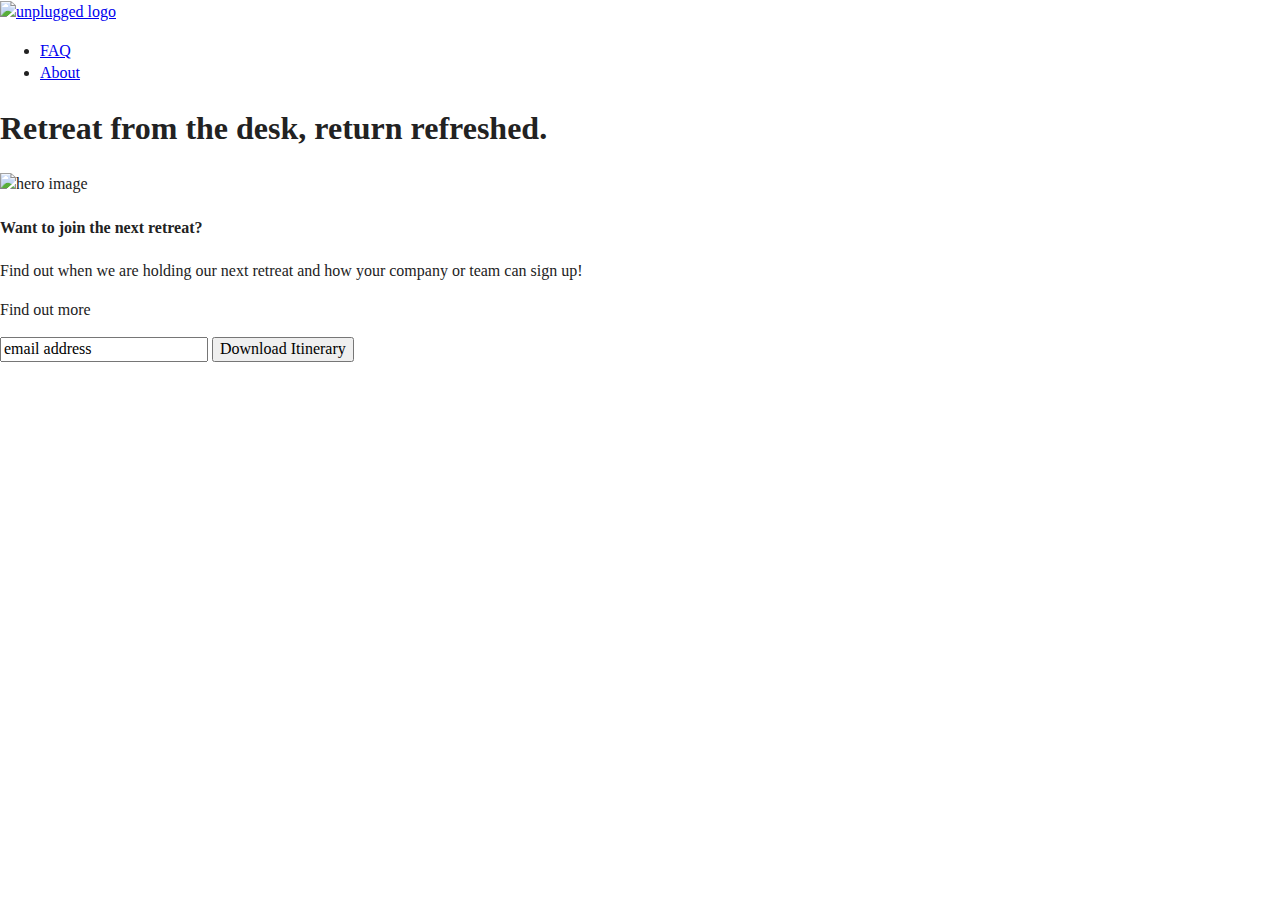
==== index.html @ b5ffce65 "wrote html content for header and footer area" ====
<!doctype html>
<html class="no-js" lang="">

<head>
  <meta charset="utf-8">
  <title>Unplugged</title>
  <meta name="description" content="">
  <meta name="viewport" content="width=device-width, initial-scale=1">

  <link rel="manifest" href="site.webmanifest">
  <link rel="apple-touch-icon" href="icon.png">
  <!-- Place favicon.ico in the root directory -->

  <link rel="stylesheet" href="css/normalize.css">
  <link rel="stylesheet" href="css/main.css">

  <meta name="theme-color" content="#fafafa">
</head>

<body>
  <!--[if lte IE 9]>
    <p class="browserupgrade">You are using an <strong>outdated</strong> browser. Please <a href="https://browsehappy.com/">upgrade your browser</a> to improve your experience and security.</p>
  <![endif]-->

  <!-- Add your site or application content here -->
  <header>
    <div class="content-wrapper">
        <a href="#"><img src="" alt="unplugged logo"></a>
        <div class="header-divider">
        </div>

      <nav>
          <ul>
              <li><a href="faqs/index.html" target="_blank">FAQ</a></li>
              <li><a href="about/index.html" target="_blank">About</a></li>
          </ul>
      </nav>
    </div>
  </header>

  <main>
    
    <section>
      <div>
        <h1>Retreat from the desk, return refreshed.</h1>
        <img src="#" alt="hero image">
      </div>
    </section>

    <aside>
      <div>
        <h4>Want to join the next retreat?</h3>
          <p>Find out when we are holding our next retreat and how your company or team can sign up!</p>
      </div>

      <div>
        <p>Find out more</p>
        <input type="text" name="name" value="email address">
        <input type="button" value="Download Itinerary">
      </div>
    </aside>

  </main> <!-- main wrapper -->

  <footer>
    <div class="content-wrapper">
      <div class="footer-content">
          <address class="contact">
            

          </address>
        <div class="social">
            <div class="social-icons">
              <p><a href="https://www.facebook.com/yoursite" target="_blank"></a></p>
              <p><a href="https://www.twitter.com/yoursite" target="_blank"></a></p>
              <p><a href="https://www.instagram.com/yoursite" target="_blank"></a></p>

                <!-- other social links here -->
            </div>
        </div>
      </div> <!-- footer content ends here -->
    </div> <!-- content wrapper ends here  -->

    <div class="copyright"> 
    </div> 
  </footer>


  <script src="js/vendor/modernizr-3.6.0.min.js"></script>
  <script src="https://code.jquery.com/jquery-3.3.1.min.js" integrity="sha256-FgpCb/KJQlLNfOu91ta32o/NMZxltwRo8QtmkMRdAu8=" crossorigin="anonymous"></script>
  <script>window.jQuery || document.write('<script src="js/vendor/jquery-3.3.1.min.js"><\/script>')</script>
  <script src="js/plugins.js"></script>
  <script src="js/main.js"></script>

  <!-- Google Analytics: change UA-XXXXX-Y to be your site's ID. -->
  <script>
    window.ga = function () { ga.q.push(arguments) }; ga.q = []; ga.l = +new Date;
    ga('create', 'UA-XXXXX-Y', 'auto'); ga('send', 'pageview')
  </script>
  <script src="https://www.google-analytics.com/analytics.js" async defer></script>
</body>

</html>
---- css/main.css ----
/*! HTML5 Boilerplate v7.0.1 | MIT License | https://html5boilerplate.com/ */

/* main.css 1.0.0 | MIT License | https://github.com/h5bp/main.css#readme */
/*
 * What follows is the result of much research on cross-browser styling.
 * Credit left inline and big thanks to Nicolas Gallagher, Jonathan Neal,
 * Kroc Camen, and the H5BP dev community and team.
 */

 
/* ==========================================================================
   Base styles: opinionated defaults
   ========================================================================== */

   html {
    color: #222;
    font-size: 1em;
    line-height: 1.4;
}

/*
 * Remove text-shadow in selection highlight:
 * https://twitter.com/miketaylr/status/12228805301
 *
 * Vendor-prefixed and regular ::selection selectors cannot be combined:
 * https://stackoverflow.com/a/16982510/7133471
 *
 * Customize the background color to match your design.
 */

::selection {
    background: #b3d4fc;
    text-shadow: none;
}

/*
 * A better looking default horizontal rule
 */

hr {
    display: block;
    height: 1px;
    border: 0;
    border-top: 1px solid #ccc;
    margin: 1em 0;
    padding: 0;
}

/*
 * Remove the gap between audio, canvas, iframes,
 * images, videos and the bottom of their containers:
 * https://github.com/h5bp/html5-boilerplate/issues/440
 */

audio,
canvas,
iframe,
img,
svg,
video {
    vertical-align: middle;
}

/*
 * Remove default fieldset styles.
 */

fieldset {
    border: 0;
    margin: 0;
    padding: 0;
}

/*
 * Allow only vertical resizing of textareas.
 */

textarea {
    resize: vertical;
}

/* ==========================================================================
   Browser Upgrade Prompt
   ========================================================================== */

.browserupgrade {
    margin: 0.2em 0;
    background: #ccc;
    color: #000;
    padding: 0.2em 0;
}




 /* ==========================================================================
   Author's custom styles
   ========================================================================== */














 /* ==========================================================================
   Helper classes
   ========================================================================== */

/*
 * Hide visually and from screen readers
 */

 .hidden {
  display: none !important;
}

/*
* Hide only visually, but have it available for screen readers:
* https://snook.ca/archives/html_and_css/hiding-content-for-accessibility
*
* 1. For long content, line feeds are not interpreted as spaces and small width
*    causes content to wrap 1 word per line:
*    https://medium.com/@jessebeach/beware-smushed-off-screen-accessible-text-5952a4c2cbfe
*/

.visuallyhidden {
  border: 0;
  clip: rect(0 0 0 0);
  height: 1px;
  margin: -1px;
  overflow: hidden;
  padding: 0;
  position: absolute;
  width: 1px;
  white-space: nowrap; /* 1 */
}

/*
* Extends the .visuallyhidden class to allow the element
* to be focusable when navigated to via the keyboard:
* https://www.drupal.org/node/897638
*/

.visuallyhidden.focusable:active,
.visuallyhidden.focusable:focus {
  clip: auto;
  height: auto;
  margin: 0;
  overflow: visible;
  position: static;
  width: auto;
  white-space: inherit;
}

/*
* Hide visually and from screen readers, but maintain layout
*/

.invisible {
  visibility: hidden;
}

/*
* Clearfix: contain floats
*
* For modern browsers
* 1. The space content is one way to avoid an Opera bug when the
*    `contenteditable` attribute is included anywhere else in the document.
*    Otherwise it causes space to appear at the top and bottom of elements
*    that receive the `clearfix` class.
* 2. The use of `table` rather than `block` is only necessary if using
*    `:before` to contain the top-margins of child elements.
*/

.clearfix:before,
.clearfix:after {
  content: " "; /* 1 */
  display: table; /* 2 */
}

.clearfix:after {
  clear: both;
}

 
/* ==========================================================================
   EXAMPLE Media Queries for Responsive Design.
   These examples override the primary ('mobile first') styles.
   Modify as content requires.
   ========================================================================== */

   @media only screen and (min-width: 35em) {
    /* Style adjustments for viewports that meet the condition */
}

@media print,
       (-webkit-min-device-pixel-ratio: 1.25),
       (min-resolution: 1.25dppx),
       (min-resolution: 120dpi) {
    /* Style adjustments for high resolution devices */
}

 
/* ==========================================================================
   Print styles.
   Inlined to avoid the additional HTTP request:
   https://www.phpied.com/delay-loading-your-print-css/
   ========================================================================== */

   @media print {
    *,
    *:before,
    *:after {
        background: transparent !important;
        color: #000 !important; /* Black prints faster */
        -webkit-box-shadow: none !important;
        box-shadow: none !important;
        text-shadow: none !important;
    }

    a,
    a:visited {
        text-decoration: underline;
    }

    a[href]:after {
        content: " (" attr(href) ")";
    }

    abbr[title]:after {
        content: " (" attr(title) ")";
    }

    /*
     * Don't show links that are fragment identifiers,
     * or use the `javascript:` pseudo protocol
     */

    a[href^="#"]:after,
    a[href^="javascript:"]:after {
        content: "";
    }

    pre {
        white-space: pre-wrap !important;
    }
    pre,
    blockquote {
        border: 1px solid #999;
        page-break-inside: avoid;
    }

    /*
     * Printing Tables:
     * http://css-discuss.incutio.com/wiki/Printing_Tables
     */

    thead {
        display: table-header-group;
    }

    tr,
    img {
        page-break-inside: avoid;
    }

    p,
    h2,
    h3 {
        orphans: 3;
        widows: 3;
    }

    h2,
    h3 {
        page-break-after: avoid;
    }
}
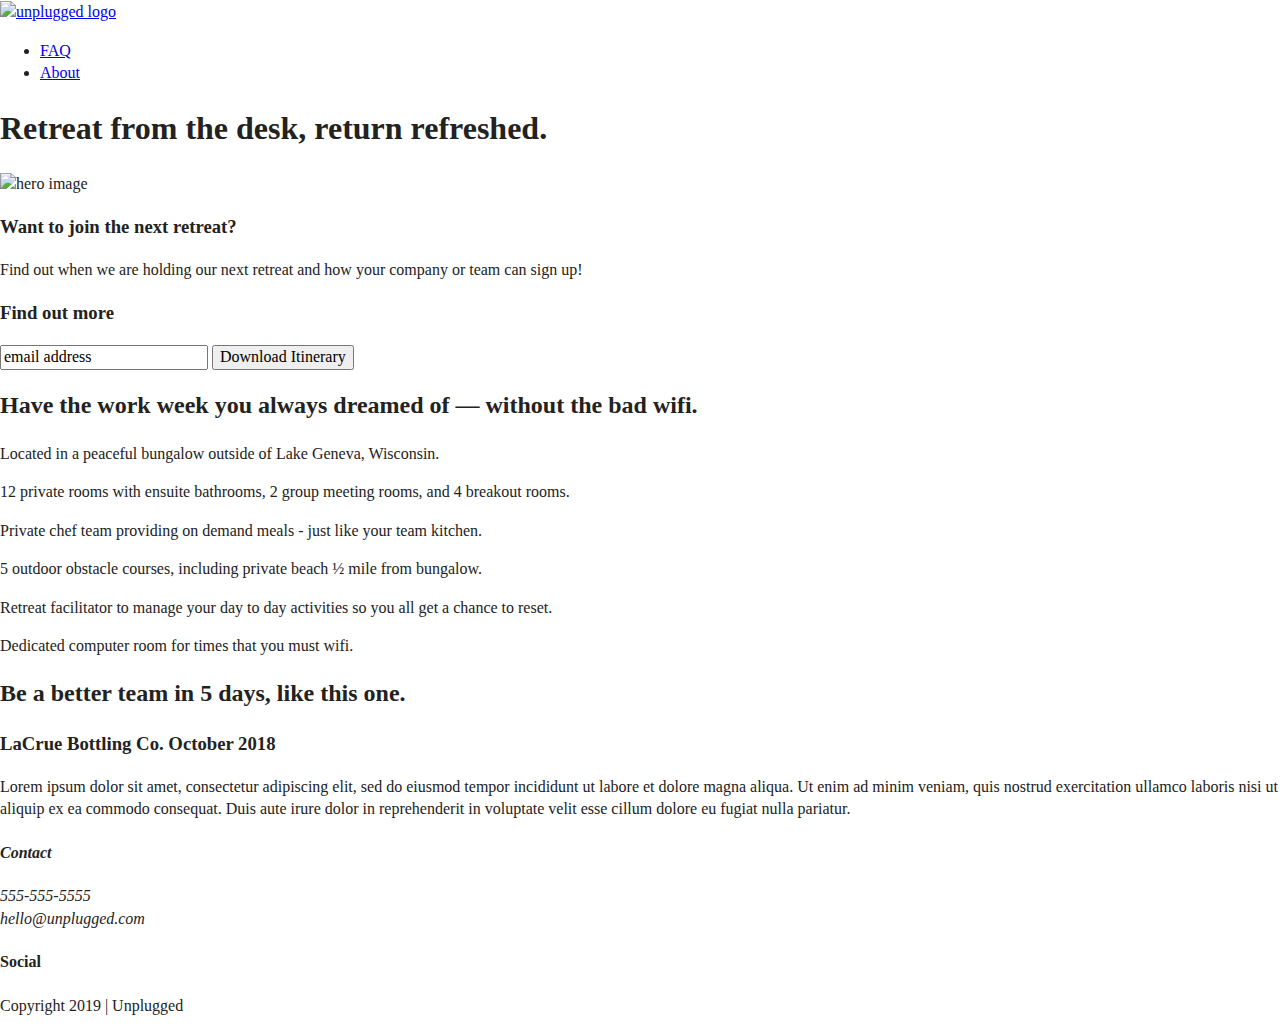
==== commit e401ac79: "completed html content structure of home page" ====
--- a/index.html
+++ b/index.html
@@ -40,36 +40,84 @@
 
   <main>
     
-    <section>
-      <div>
+    <section class="hero-area">
+      <div class="content-wrapper">
         <h1>Retreat from the desk, return refreshed.</h1>
         <img src="#" alt="hero image">
       </div>
     </section>
 
     <aside>
-      <div>
-        <h4>Want to join the next retreat?</h3>
-          <p>Find out when we are holding our next retreat and how your company or team can sign up!</p>
-      </div>
-
-      <div>
-        <p>Find out more</p>
-        <input type="text" name="name" value="email address">
-        <input type="button" value="Download Itinerary">
-      </div>
+      <div class="content-wrapper">
+        <div class="form-description"> 
+          <h3>Want to join the next retreat?</h3>
+            <p>Find out when we are holding our next retreat and how your company or team can sign up!</p>
+        </div>
+        <div class="form">
+          <h3>Find out more</h3>
+          <input type="text" name="name" value="email address">
+          <input type="button" value="Download Itinerary">
+        </div>
+      </div> <!-- aside content-wrapper ends here -->
     </aside>
 
+    <section class="features">
+      <div class="content-wrapper">
+        <h2>Have the work week you always dreamed of — without the bad wifi.</h2>
+        <div class="features-items">
+          <article>
+            <p class="font-awesome-icon"></p>
+            <p class="features-item-description">Located in a peaceful bungalow outside of Lake Geneva, Wisconsin.</p>
+          </article>
+          <article>
+            <p class="font-awesome-icon"></p>
+            <p class="features-item-description">12 private rooms with ensuite bathrooms, 2 group meeting rooms, and 4 breakout rooms.</p>
+          </article>
+          <article>
+            <p class="font-awesome-icon"></p>
+            <p class="features-item-description">Private chef team providing on demand meals - just like your team kitchen.</p>
+          </article>
+          <article>
+            <p class="font-awesome-icon"></p>
+            <p class="features-item-description">5 outdoor obstacle courses, including private beach ½ mile from bungalow.</p>
+          </article>
+          <article>
+            <p class="font-awesome-icon"></p>
+            <p class="features-item-description">Retreat facilitator to manage your day to day activities so you all get a chance to reset.</p>
+          </article>
+          <article>
+            <p class="font-awesome-icon"></p>
+            <p class="features-item-description">Dedicated computer room for times that you must wifi.</p>
+          </article>
+        </div>  
+      </div>
+    </section>
+
+    <section class="reviews">
+      <div class="content-wrapper">
+        <h2>Be a better team in 5 days, like this one.</h2>
+        <article>
+          <div>
+            <h3>LaCrue Bottling Co. October 2018</h3>
+            <p>Lorem ipsum dolor sit amet, consectetur adipiscing elit, sed do eiusmod tempor incididunt ut labore et dolore magna aliqua. Ut enim ad minim veniam, quis nostrud exercitation ullamco laboris nisi ut aliquip ex ea commodo consequat. Duis aute irure dolor in reprehenderit in voluptate velit esse cillum dolore eu fugiat nulla pariatur.</p>
+          </div>
+        </article>
+      </div>
+    </section>
   </main> <!-- main wrapper -->
 
   <footer>
     <div class="content-wrapper">
       <div class="footer-content">
           <address class="contact">
-            
-
+            <h4>Contact</h4>
+            <p>
+            555-555-5555<br>
+            hello@unplugged.com
+            </p>
           </address>
         <div class="social">
+            <h4>Social</h4>
             <div class="social-icons">
               <p><a href="https://www.facebook.com/yoursite" target="_blank"></a></p>
               <p><a href="https://www.twitter.com/yoursite" target="_blank"></a></p>
@@ -82,6 +130,7 @@
     </div> <!-- content wrapper ends here  -->
 
     <div class="copyright"> 
+      <p>Copyright 2019 | Unplugged</p>
     </div> 
   </footer>
 
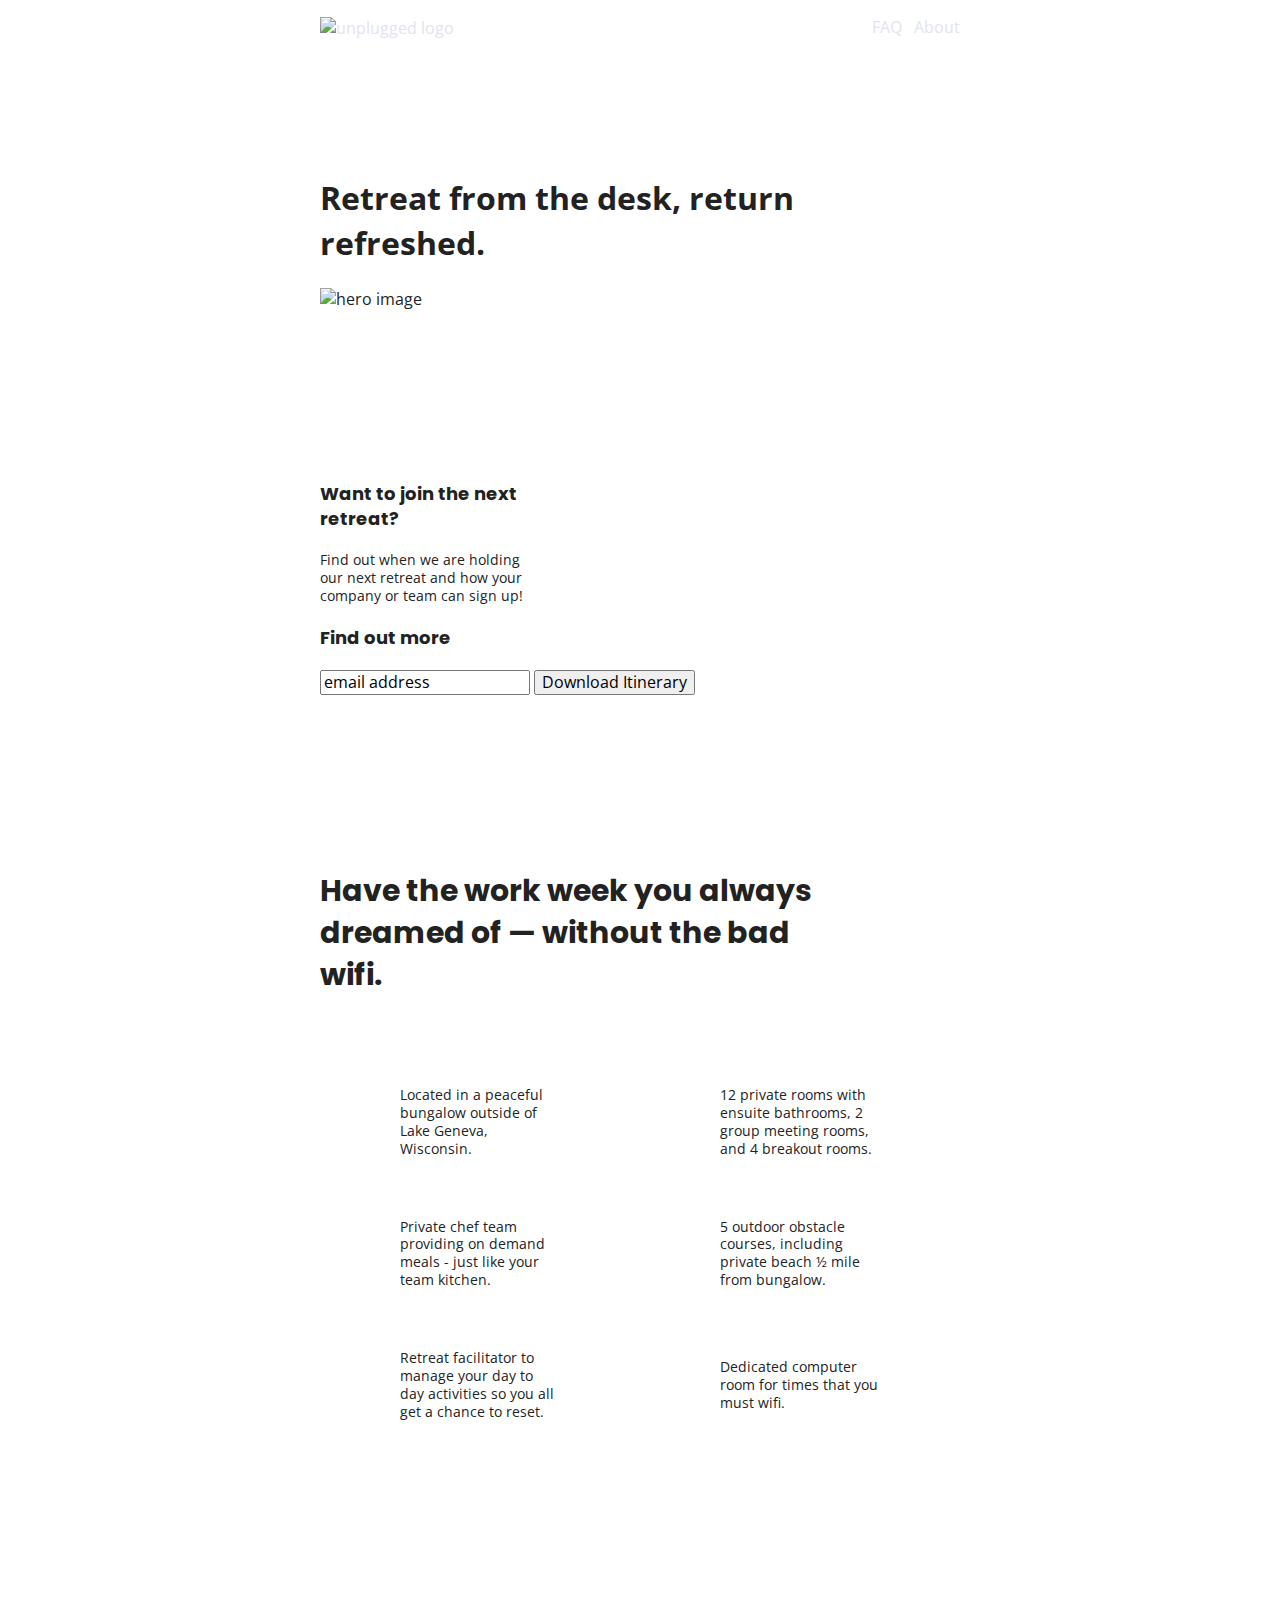
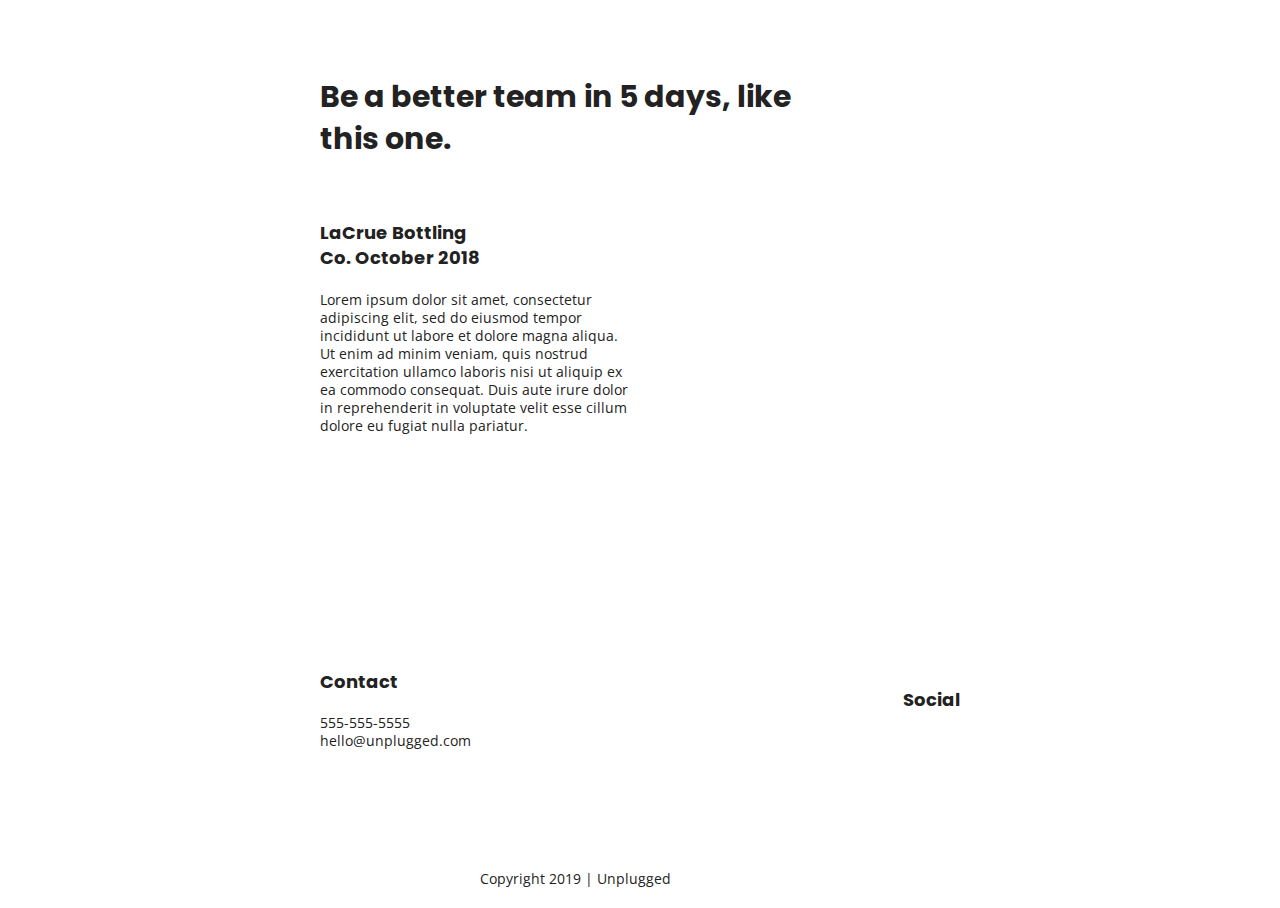
==== commit 88861e89: "implemented text styles" ====
--- a/index.html
+++ b/index.html
@@ -15,6 +15,9 @@
   <link rel="stylesheet" href="css/main.css">
 
   <meta name="theme-color" content="#fafafa">
+
+  <!-- Google Fonts -->
+  <link href="https://fonts.googleapis.com/css?family=Open+Sans:400,700|Poppins:500,700" rel="stylesheet">
 </head>
 
 <body>
--- a/css/main.css
+++ b/css/main.css
@@ -97,18 +97,253 @@
    Author's custom styles
    ========================================================================== */
 
-
-
-
-
-
-
-
-
-
-
-
-
+  /* General Styles */
+
+  html {
+    font-size: 16px;
+  }
+
+  body {
+    font-family: 'Open Sans', sans-serif;
+    font-size: 1em;
+    text-align: left;
+  }
+
+  ul, 
+  ol {
+    list-style-type: none;
+  }
+
+  a {
+    color: #e2e3ed;
+    text-decoration: none;
+  }
+
+  h2 {
+    font-family: 'Poppins', sans-serif;
+    font-size: 1.875em;
+  }
+
+  h3, 
+  h4 {
+    font-family: 'Poppins', sans-serif;
+    font-size: 1.125em;
+    margin: 20px 0;
+  }
+
+  p {
+    font-size: 0.875em;
+    line-height: 1.285;
+  }
+
+  img {
+
+  }
+
+  figure {
+
+  }
+
+  address {
+    font-style: normal;
+  }
+
+  .content-wrapper {
+    width: 90%;
+    margin: 50px 0;
+  }
+
+
+
+
+
+
+
+
+
+
+   /* ----------------- Base Header - Footer Styles ------------------------- */
+
+   header, footer {
+    display: flex;
+    justify-content: center;
+    align-items: center;
+    flex-flow: row wrap;
+   }
+
+   header {
+    padding: 15px o;
+   }
+
+   header .content-wrapper {
+    display: flex;
+    justify-content: center;
+    align-items: center;
+    flex-flow: row wrap;
+    margin: 0;
+   }
+
+   header nav {
+    display: flex;
+    justify-content: space-around;
+    align-items: center;
+    flex-flow: row wrap;
+    width: 60%;
+   }
+
+   header nav ul {
+    display: flex;
+    justify-content: space-around;
+    width: 100%;
+
+   }
+
+   footer {
+    flex-direction: column;
+   }
+
+   footer .content-wrapper {
+    width: 55%;
+    margin: 50px 0;
+   }
+
+   footer .contact {
+    margin-bottom: 50px;
+   }
+
+   footer .social-icons {
+    display: flex;
+    justify-content: space-around;
+    align-items: center;
+   }
+
+   footer .social-icons p {
+    display: flex;
+    justify-content: center;
+    align-items: center;
+   }
+
+   footer p {
+    margin: 0;
+   }
+
+   footer .copyright {
+    margin: 20px 0;
+   }
+
+   /* ----------------- Mobile Styles - Homepage ------------------------- */
+
+   /*Hero Area*/
+
+   .hero-area {
+    display: flex;
+    justify-content: center;
+    flex-flow: row wrap;
+   }
+
+   /*Aside*/
+
+   aside {
+    display: flex;
+    justify-content: center;
+    align-items: center;
+    flex-flow: row wrap;
+   }
+
+   /*Features*/
+
+   .features {
+    display: flex;
+    justify-content: center;
+    flex-flow: row wrap;
+   }
+
+   .features h2 {
+    margin-bottom: 60px;
+   } 
+
+   .features .features-items {
+    display: flex;
+    justify-content: center;
+    align-items: center;
+    flex-flow: row wrap;
+   }
+
+   .features article {
+    width: 55%;
+    margin: 30px 0; 
+   }
+
+   .features p {
+    margin: 0;
+   }
+
+   /*Reviews*/
+
+   .reviews {
+    display: flex;
+    justify-content: center;
+    flex-flow: row wrap;
+   }
+
+   .reviews h2 {
+    margin-bottom: 40px;
+   }
+
+   .reviews h3 {
+    width: 55%;
+    margin: 20px 0;
+   }
+
+
+ /* ==========================================================================
+   About Page
+   ========================================================================== */
+
+   .mission {
+    display: flex;
+    justify-content: center;
+    align-items: center;
+    flex-flow: row wrap;
+   }
+
+   .contact-section {
+    display: flex;
+    justify-content: center;
+    align-items: center;
+    flex-flow: row wrap;
+   }
+
+   .contact-content p {
+    margin: 0;
+   }
+
+
+ /* ==========================================================================
+   FAQ Page
+   ========================================================================== */
+
+   .faq {
+    display: flex;
+    justify-content: center;
+    align-items: center;
+    flex-flow: row wrap;
+   }
+
+   .faq .content-wrapper {
+    display: flex;
+    justify-content: center;
+    align-items: center;
+    flex-flow: row wrap;
+   }
+
+  .faq h2 {
+    margin-bottom: 40px;
+  }
+
+  .faq-content {
+    margin-bottom: 50px;
+  }
 
  /* ==========================================================================
    Helper classes
@@ -197,16 +432,211 @@
    Modify as content requires.
    ========================================================================== */
 
-   @media only screen and (min-width: 35em) {
-    /* Style adjustments for viewports that meet the condition */
-}
-
-@media print,
-       (-webkit-min-device-pixel-ratio: 1.25),
-       (min-resolution: 1.25dppx),
-       (min-resolution: 120dpi) {
-    /* Style adjustments for high resolution devices */
-}
+   @media only screen and (min-width: 768px) {
+          /*Tablet styles here*/
+
+          /*General styles*/
+
+          .content-wrapper {
+            max-width: 640px;
+            margin: 100px 0;
+          }
+
+          /*Header*/
+
+          header {
+            justify-content: space-around;
+          }
+
+          header .content-wrapper {
+            width: 100%;
+            justify-content: space-between;
+          }
+
+          header nav {
+            width: 20%;
+          }
+
+          header nav ul {
+            justify-content: space-between;
+          }
+
+          .header-divider {
+            display: none;
+          }
+
+          /*Hero Area*/
+
+
+          /*Aside*/
+
+          aside .content-wrapper {
+            margin: 50px 0;
+            display: flex: ;
+            justify-content: space-between;
+            flex-flow: row wrap;
+          }
+
+          aside .content-wrapper .form-description, aside.content-wrapper .form {
+            width: 35%;
+            margin: 0;
+          }
+
+
+          /*Features*/
+
+          .features article {
+            display: flex;
+            justify-content: center;
+            align-items: center;
+            flex-flow: column wrap;
+            flex-basis: 50%;
+          }
+
+          .features .features-item-description {
+            width: 50%;
+          }
+
+
+          /*Reviews*/
+
+          .reviews article {
+            display: flex;
+            justify-content: space-between;
+          }
+
+          .reviews article div {
+            width: 49%;
+          }
+
+          /*Footer*/
+
+          footer .content-wrapper {
+            width: 65%;
+            margin: 100px 0;
+          }
+
+          .footer-content {
+            display: flex;
+            justify-content: space-between;
+            align-items: center;
+          }
+
+          footer .contact {
+            margin-bottom: 0;
+          }
+
+          footer .copyright {
+            width: 25%;
+          }
+
+
+      /* ==========================================================================
+         About Page
+         ========================================================================== */
+       
+         .mission-content {
+              display: flex;
+              justify-content: space-between;
+              align-items: center;
+          }
+       
+          .mission-content p {
+              width: 40%;
+          }
+       
+          .contact-section, .content-wrapper h2 {
+              width: 80%;
+          }
+       
+          .contact-content {
+              display: flex;
+              justify-content: space-between;
+              align-items: flex-start;
+      }
+
+    /* ==========================================================================
+     FAQ Page
+     ========================================================================== */
+  
+          .faq .content-wrapper {
+            justify-content: space-between;
+          }
+        
+          .faq-content {
+            flex-basis: 40%;
+          }
+        
+          .faq h2 {
+            width: 100%;
+          }
+        }
+
+   }
+
+  @media only screen and (min-width: 1200px) {
+          /*Desktop styles here*/
+
+          .content-wrapper {
+            max-width: 960px;
+          }
+
+          /*Hero*/
+
+          .hero-area h1 {
+            width: 60%
+          }
+
+          /*Aside*/
+
+          aside .content-wrapper {
+            justify-content: space-around;
+          }
+
+          aside .content-wrapper .form-description, aside .content-wrapper .form {
+            width: 30%;
+          }
+
+          /*Features*/
+
+          .features h2 {
+            width: 70%;
+          }
+
+          .features article {
+            flex-basis: 33%;
+          }
+
+          /*Reviews*/
+
+          .reviews article div {
+            width: 42%;
+          }
+
+/*==========================================================================
+   About Page
+   ========================================================================== */
+          .mission h2,
+          .contact-section .content-wrapper h2 {
+              width: 100%;
+          }
+       
+          .contact-section .content-wrapper h2 {
+              margin-bottom: 40px;
+          }
+ 
+ 
+/* ==========================================================================
+   FAQ Page
+   ========================================================================== */
+          .faq h2 {
+              width: 100%;
+          }
+       
+          .faq-content {
+              flex-basis: 35%;
+          }
+     }
 
  
 /* ==========================================================================
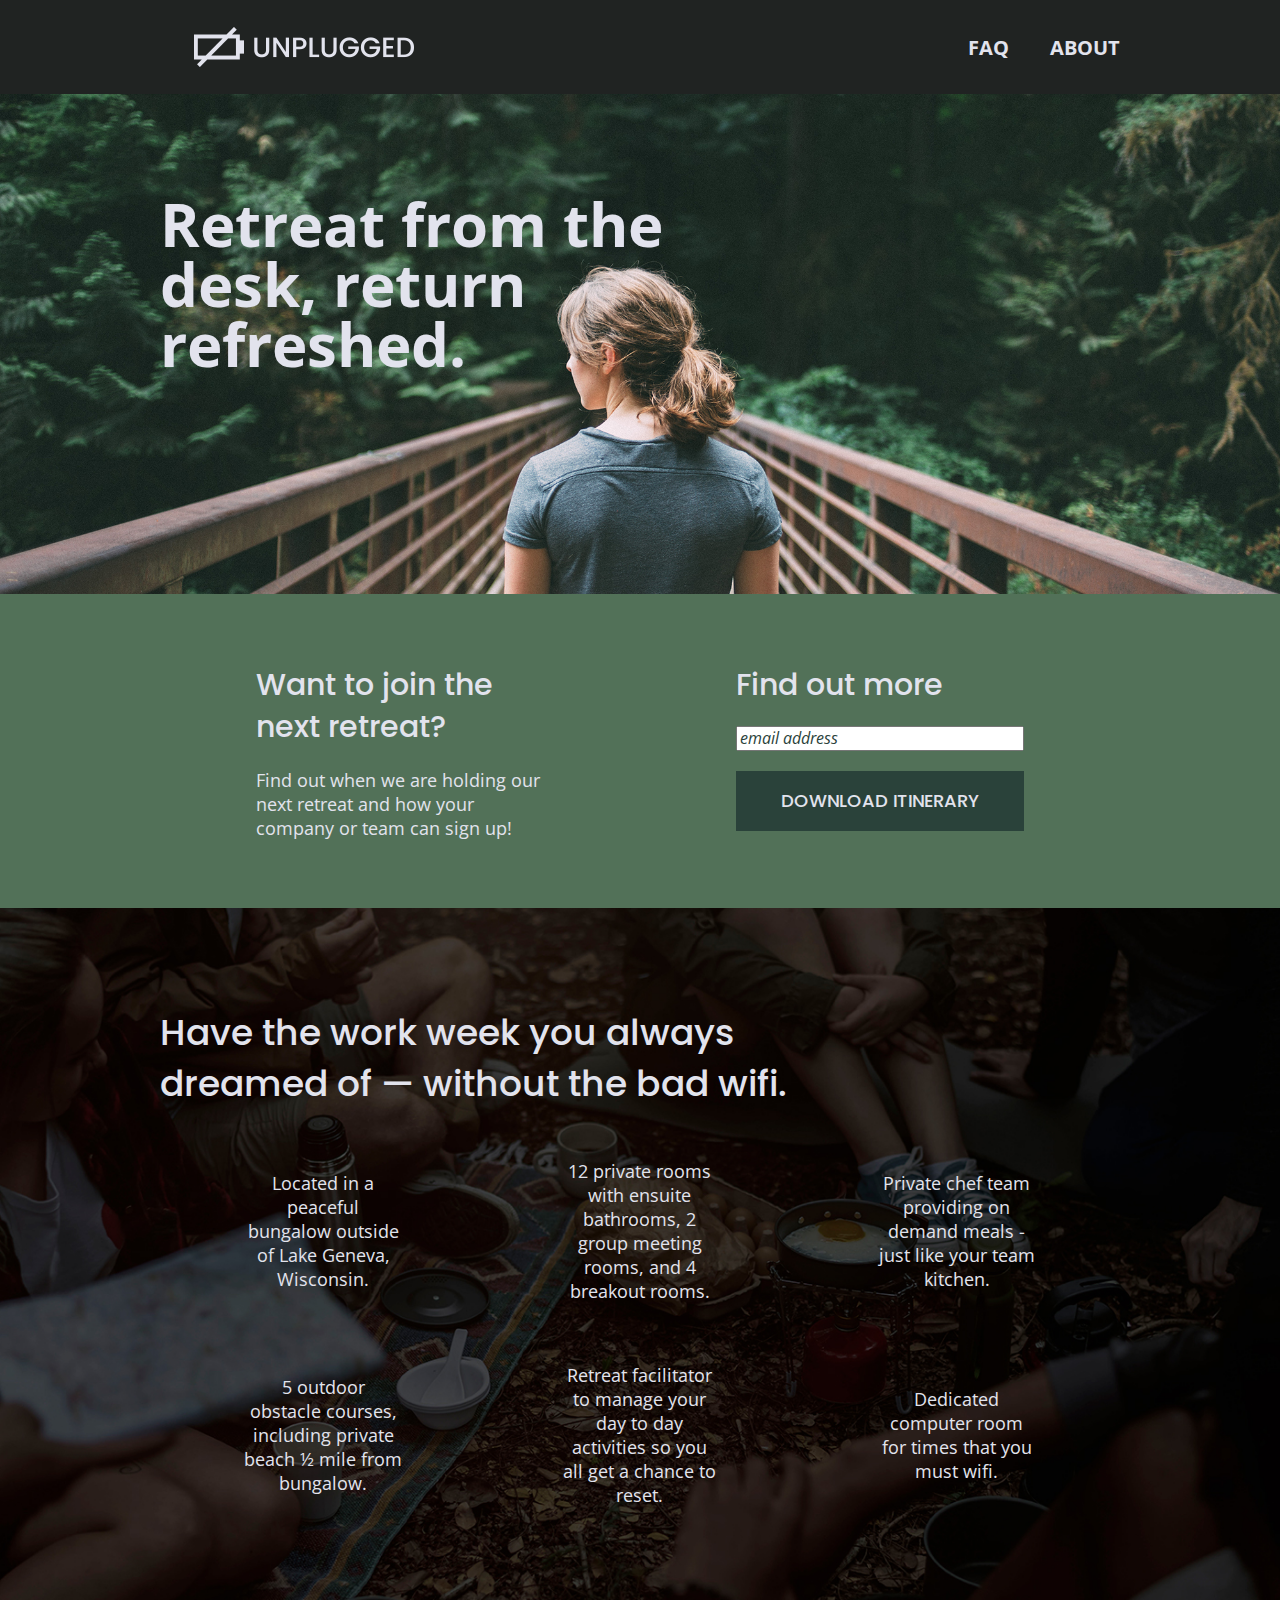
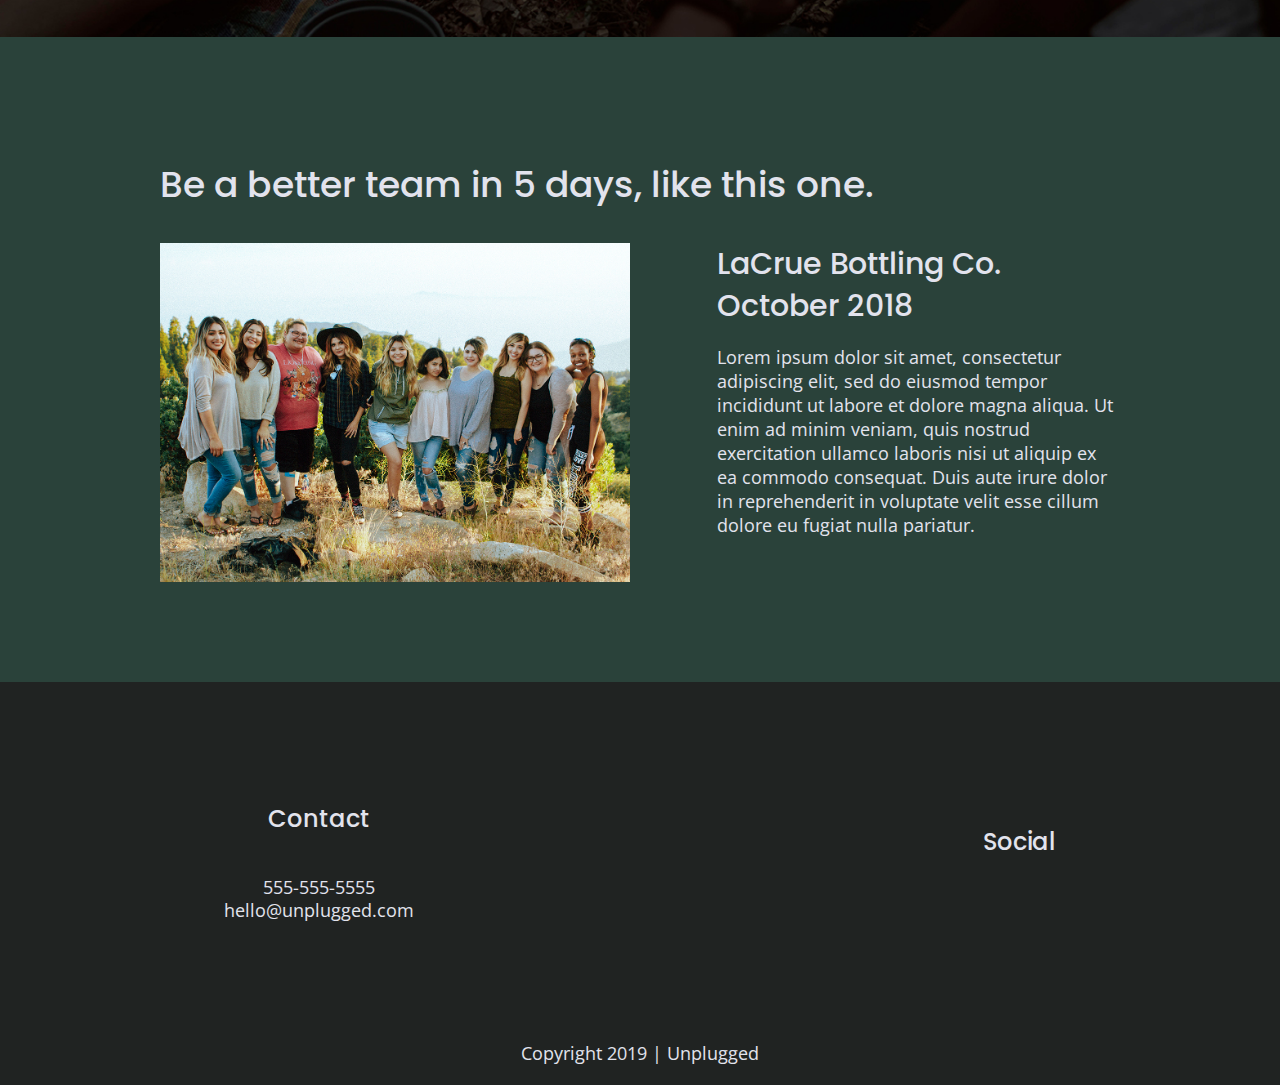
==== commit cda6c92a: "responsified images" ====
--- a/index.html
+++ b/index.html
@@ -28,7 +28,11 @@
   <!-- Add your site or application content here -->
   <header>
     <div class="content-wrapper">
-        <a href="#"><img src="" alt="unplugged logo"></a>
+      <figure>
+        <a href="#">
+          <img src="img/unplugged-logo.png" alt="unplugged logo">
+        </a>
+      </figure>  
         <div class="header-divider">
         </div>
 
@@ -46,7 +50,6 @@
     <section class="hero-area">
       <div class="content-wrapper">
         <h1>Retreat from the desk, return refreshed.</h1>
-        <img src="#" alt="hero image">
       </div>
     </section>
 
@@ -100,6 +103,9 @@
       <div class="content-wrapper">
         <h2>Be a better team in 5 days, like this one.</h2>
         <article>
+          <figure>
+            <img src="img/unplugged-retreat-reviews.jpg" alt="unplugged retreat reviews">
+          </figure>
           <div>
             <h3>LaCrue Bottling Co. October 2018</h3>
             <p>Lorem ipsum dolor sit amet, consectetur adipiscing elit, sed do eiusmod tempor incididunt ut labore et dolore magna aliqua. Ut enim ad minim veniam, quis nostrud exercitation ullamco laboris nisi ut aliquip ex ea commodo consequat. Duis aute irure dolor in reprehenderit in voluptate velit esse cillum dolore eu fugiat nulla pariatur.</p>
--- a/css/main.css
+++ b/css/main.css
@@ -107,6 +107,7 @@
     font-family: 'Open Sans', sans-serif;
     font-size: 1em;
     text-align: left;
+    color: #e2e3ed;
   }
 
   ul, 
@@ -122,6 +123,7 @@
   h2 {
     font-family: 'Poppins', sans-serif;
     font-size: 1.875em;
+    font-weight: 500;
   }
 
   h3, 
@@ -129,6 +131,7 @@
     font-family: 'Poppins', sans-serif;
     font-size: 1.125em;
     margin: 20px 0;
+    font-weight: 500;
   }
 
   p {
@@ -137,11 +140,11 @@
   }
 
   img {
-
+    width: 100%;
   }
 
   figure {
-
+    margin: 0
   }
 
   address {
@@ -154,17 +157,10 @@
   }
 
 
-
-
-
-
-
-
-
-
    /* ----------------- Base Header - Footer Styles ------------------------- */
 
    header, footer {
+    background-color: #202322;
     display: flex;
     justify-content: center;
     align-items: center;
@@ -172,7 +168,15 @@
    }
 
    header {
-    padding: 15px o;
+    padding: 15px 0;
+   }
+
+   header figure {
+    width: 60%;
+    display: flex;
+    justify-content: center;
+    align-items: center;
+    flex-flow: row wrap;
    }
 
    header .content-wrapper {
@@ -183,12 +187,22 @@
     margin: 0;
    }
 
+  .header-divider {
+    background: #3a3a3a; 
+    height: 1px;
+    width: 100%;
+    margin: 10px 0 20px 0;
+   }
+
    header nav {
     display: flex;
     justify-content: space-around;
     align-items: center;
     flex-flow: row wrap;
     width: 60%;
+    font-weight: 700;
+    text-transform: uppercase;
+    font-size: 1.125em;
    }
 
    header nav ul {
@@ -198,8 +212,13 @@
 
    }
 
+   header nav ul li {
+  font-size: 1.125em;
+  }
+
    footer {
     flex-direction: column;
+    text-align: center;
    }
 
    footer .content-wrapper {
@@ -239,15 +258,51 @@
     display: flex;
     justify-content: center;
     flex-flow: row wrap;
+    background-image: url('../img/unplugged-retreat.jpg');
+    background-size: cover;
+    background-repeat: no-repeat;
+    background-position: center;
+    min-height: 500px;
+   }
+
+  .hero-area h1 {
+    font-size: 2.25em;
    }
 
    /*Aside*/
 
-   aside {
-    display: flex;
-    justify-content: center;
-    align-items: center;
-    flex-flow: row wrap;
+  aside {
+    background-color: #527158;
+    display: flex;
+    justify-content: center;
+    align-items: center;
+    flex-flow: row wrap;
+   }
+
+
+  aside .form {
+    margin-top: 30px;
+   }
+   
+  input[type=text] {
+    box-sizing: border-box;
+    width: 100%;
+    color: #2a423a;
+    font-style: italic;
+   }
+   
+  input[type=button] {
+    width: 100%;
+    padding: 20px 0;
+    margin-top: 20px;
+    background-color: #2a423a;
+    font-family: 'Poppins', Helvetica, Arial, sans-serif;
+    font-weight: 500;
+    font-size: 1.125em;
+    color: #e2e3ed;
+    border: none;
+    text-align: center;
+    text-transform: uppercase;
    }
 
    /*Features*/
@@ -256,6 +311,10 @@
     display: flex;
     justify-content: center;
     flex-flow: row wrap;
+    background-image: url('../img/unplugged-retreat-features.jpg');
+    background-size: cover;
+    background-repeat: no-repeat;
+    background-position: center;
    }
 
    .features h2 {
@@ -276,11 +335,13 @@
 
    .features p {
     margin: 0;
+    text-align: center;
    }
 
    /*Reviews*/
 
    .reviews {
+    background-color: #2a423a;
     display: flex;
     justify-content: center;
     flex-flow: row wrap;
@@ -288,6 +349,7 @@
 
    .reviews h2 {
     margin-bottom: 40px;
+    line-height: 1;
    }
 
    .reviews h3 {
@@ -301,6 +363,7 @@
    ========================================================================== */
 
    .mission {
+    background-color: #527158;
     display: flex;
     justify-content: center;
     align-items: center;
@@ -308,6 +371,7 @@
    }
 
    .contact-section {
+    background-color: #2a423a;
     display: flex;
     justify-content: center;
     align-items: center;
@@ -324,6 +388,7 @@
    ========================================================================== */
 
    .faq {
+    background-color: #527158;
     display: flex;
     justify-content: center;
     align-items: center;
@@ -331,6 +396,7 @@
    }
 
    .faq .content-wrapper {
+    margin: 50px 0 0 0;
     display: flex;
     justify-content: center;
     align-items: center;
@@ -339,10 +405,16 @@
 
   .faq h2 {
     margin-bottom: 40px;
+    line-height: 1;
   }
 
   .faq-content {
     margin-bottom: 50px;
+  }
+
+  .faq-content h4 {
+    line-height: 1.333;
+    font-weight: 700;
   }
 
  /* ==========================================================================
@@ -453,6 +525,10 @@
             justify-content: space-between;
           }
 
+          header figure {
+            width: 30%;
+          }
+
           header nav {
             width: 20%;
           }
@@ -467,23 +543,33 @@
 
           /*Hero Area*/
 
+          .hero-area h1 {
+            font-size: 3em;
+            line-height: 1;
+            margin: 0;
+          }
 
           /*Aside*/
 
           aside .content-wrapper {
             margin: 50px 0;
-            display: flex: ;
+            display: flex;
             justify-content: space-between;
             flex-flow: row wrap;
           }
 
-          aside .content-wrapper .form-description, aside.content-wrapper .form {
+          aside .content-wrapper .form-description, aside .content-wrapper .form {
             width: 35%;
             margin: 0;
           }
 
 
           /*Features*/
+
+          .features h2 {
+            margin: 0 20px 20px 0;
+          }
+
 
           .features article {
             display: flex;
@@ -500,13 +586,26 @@
 
           /*Reviews*/
 
+          .reviews h2 {
+            width: 90%;
+          }
+
           .reviews article {
             display: flex;
             justify-content: space-between;
           }
 
+          .reviews article figure, .reviews article div {
+            width: 49%;
+          }
+
           .reviews article div {
             width: 49%;
+          }
+
+          .reviews h3 {
+            width: 75%;
+            margin: 0;
           }
 
           /*Footer*/
@@ -527,7 +626,16 @@
           }
 
           footer .copyright {
-            width: 25%;
+            width: 100%;
+          }
+
+          footer h4 {
+            font-size: 1.5em;
+            margin-bottom: 40px;
+          }
+
+          footer p {
+              line-height: 1.285;
           }
 
 
@@ -539,13 +647,14 @@
               display: flex;
               justify-content: space-between;
               align-items: center;
+              flex-flow: row wrap; /*extra code I added to fix the problem*/
           }
        
           .mission-content p {
               width: 40%;
           }
        
-          .contact-section, .content-wrapper h2 {
+          .contact-section .content-wrapper h2 {
               width: 80%;
           }
        
@@ -553,7 +662,14 @@
               display: flex;
               justify-content: space-between;
               align-items: flex-start;
-      }
+          }
+
+          .contact-content h4 {
+              font-size: 1.5em;
+          }
+
+
+
 
     /* ==========================================================================
      FAQ Page
@@ -570,6 +686,10 @@
           .faq h2 {
             width: 100%;
           }
+        
+          .faq h4, .faq p {
+            font-size: .875em;
+            line-height: 1.125;
         }
 
    }
@@ -581,10 +701,26 @@
             max-width: 960px;
           }
 
+          h2 {
+            font-size: 2.25em;
+          }
+
+          h3, h4 {
+            font-size: 1.875em;
+          }
+
+          p {
+            font-size: 1.125em;
+            line-height: 1.333;
+          }
+
+
           /*Hero*/
 
           .hero-area h1 {
-            width: 60%
+            width: 60%;
+            font-size: 3.75em;
+
           }
 
           /*Aside*/
@@ -597,6 +733,10 @@
             width: 30%;
           }
 
+          .form-description p {
+            font-size: 1.125em;
+          }
+
           /*Features*/
 
           .features h2 {
@@ -616,25 +756,35 @@
 /*==========================================================================
    About Page
    ========================================================================== */
-          .mission h2,
-          .contact-section .content-wrapper h2 {
+          .mission h2, .contact-section .content-wrapper h2 {
               width: 100%;
+              font-size: 3em;
           }
        
           .contact-section .content-wrapper h2 {
               margin-bottom: 40px;
           }
  
+          .contact-content h4 {
+            font-size: 1.875em;
+          }
+
  
 /* ==========================================================================
    FAQ Page
    ========================================================================== */
           .faq h2 {
               width: 100%;
+              font-size: 3em;
           }
        
           .faq-content {
               flex-basis: 35%;
+          }
+
+          .faq h4, .faq p {
+            font-size: 1.125em;
+            line-height: 1;
           }
      }
 
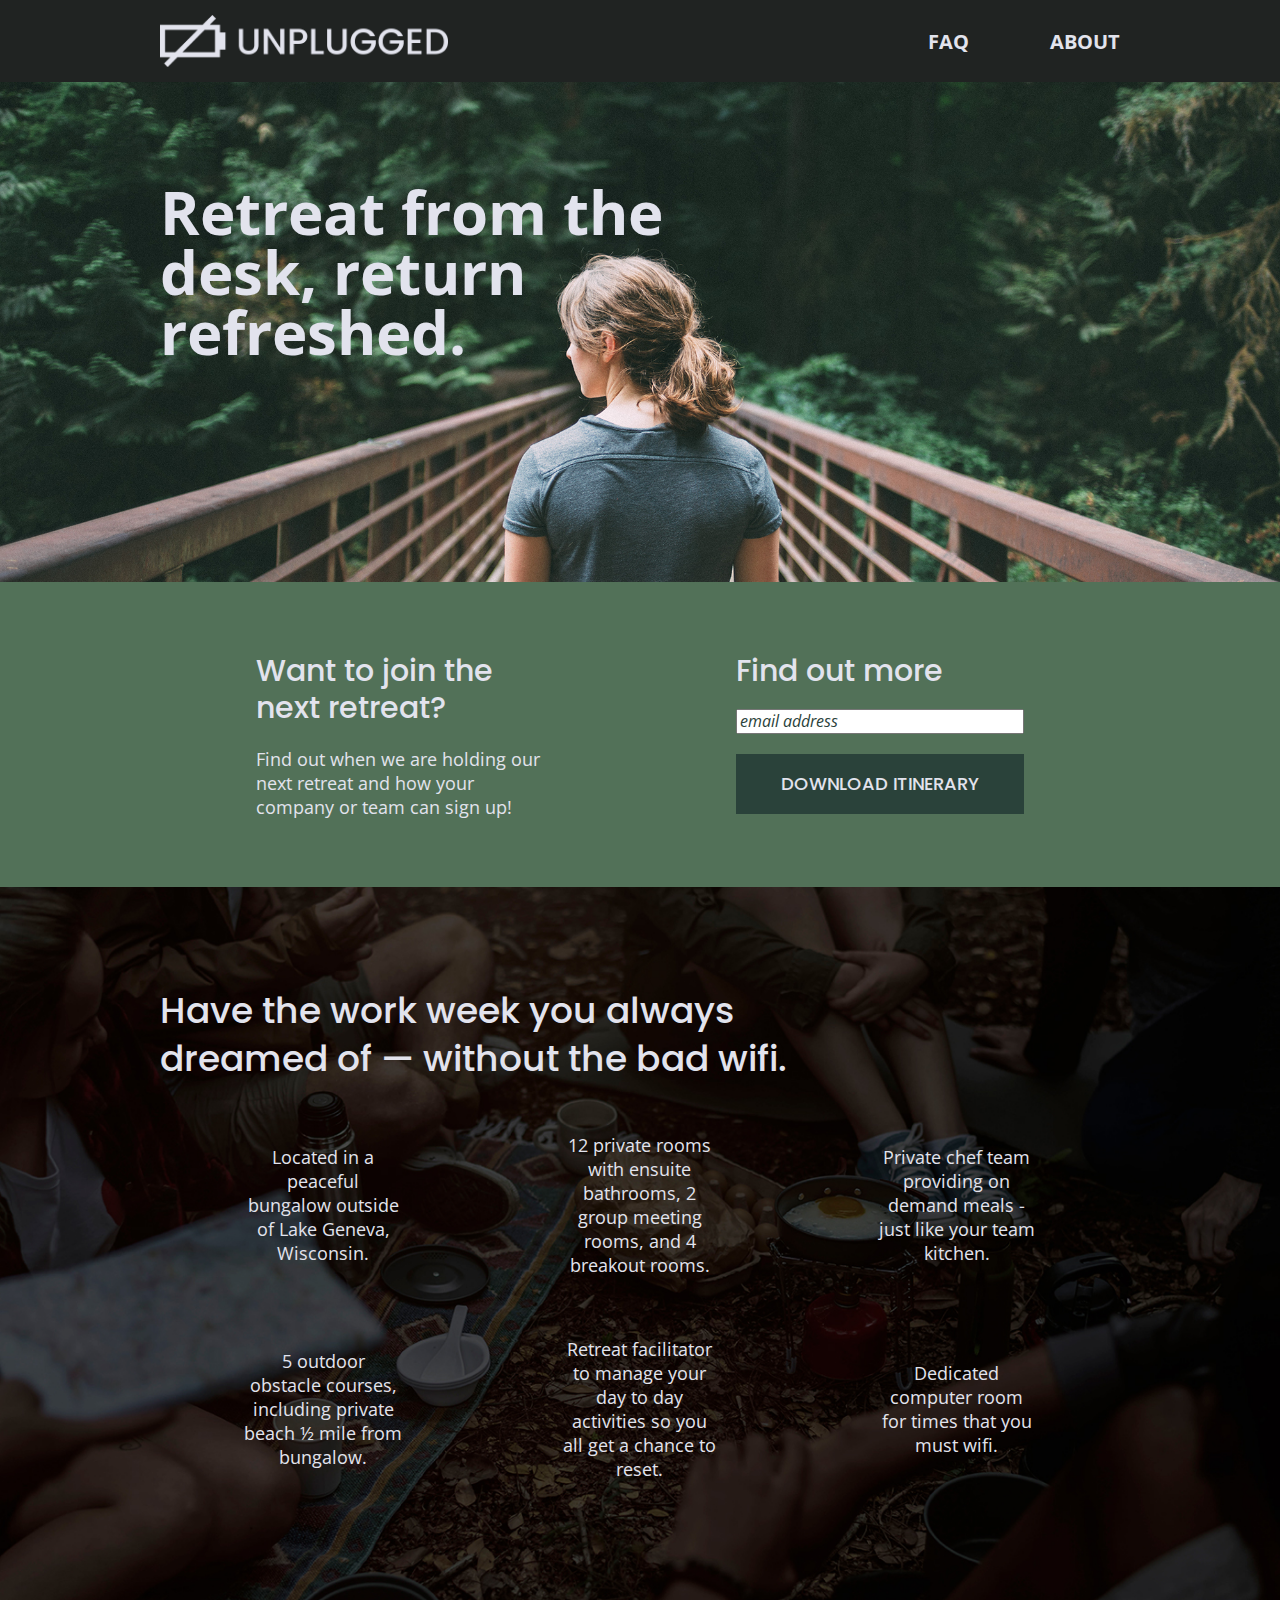
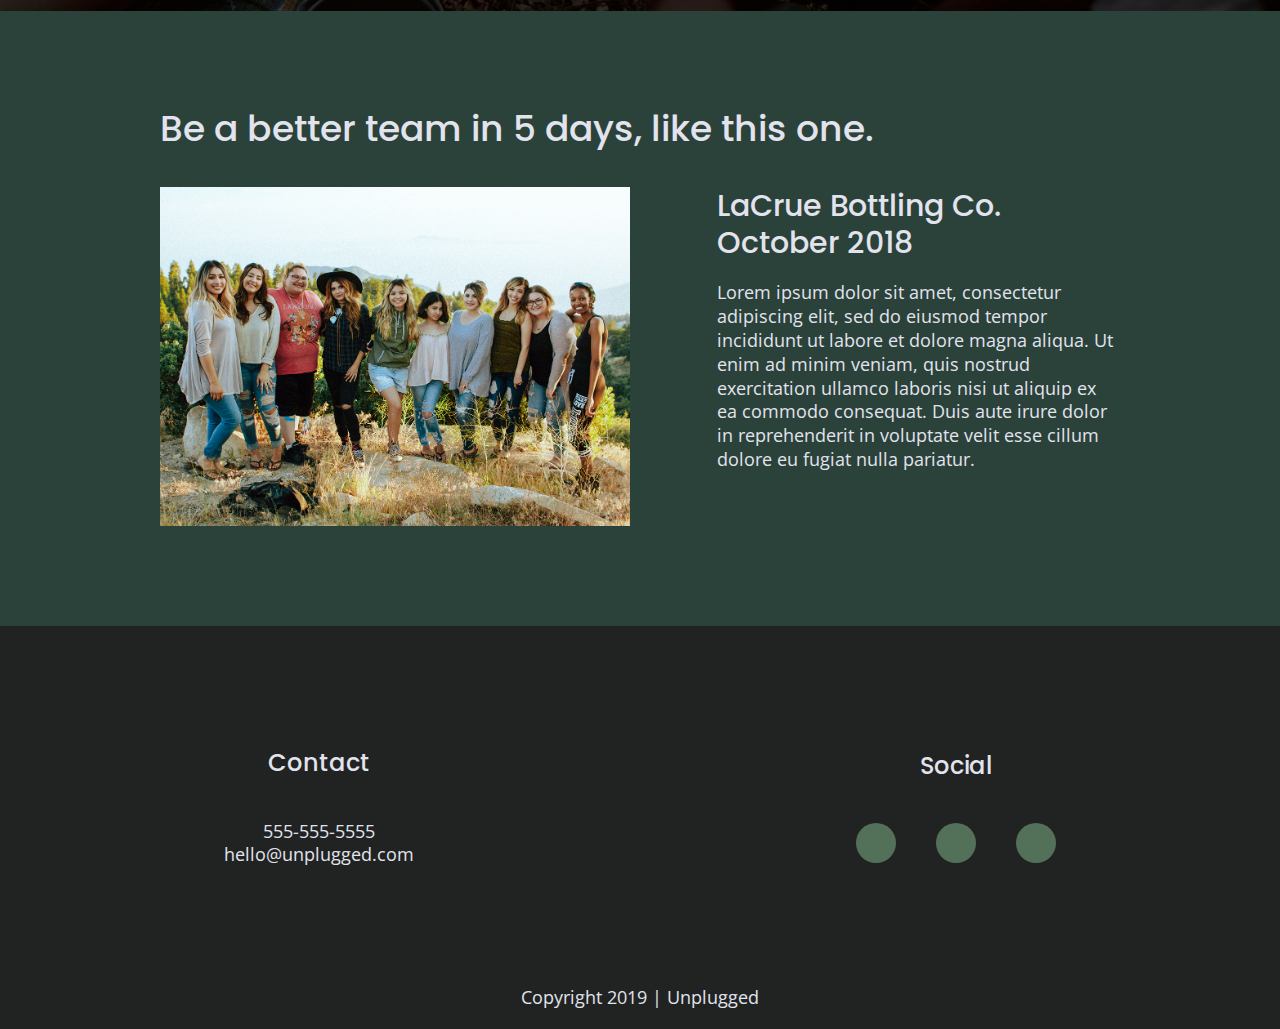
==== commit 13023439: "added social media icons and fixed some bugs" ====
--- a/index.html
+++ b/index.html
@@ -18,6 +18,10 @@
 
   <!-- Google Fonts -->
   <link href="https://fonts.googleapis.com/css?family=Open+Sans:400,700|Poppins:500,700" rel="stylesheet">
+
+  <!-- Font Awesome CDN version 5.8.1 -->
+  <link rel="stylesheet" href="https://use.fontawesome.com/releases/v5.8.1/css/all.css" integrity="sha384-50oBUHEmvpQ+1lW4y57PTFmhCaXp0ML5d60M1M7uH2+nqUivzIebhndOJK28anvf" crossorigin="anonymous">
+
 </head>
 
 <body>
@@ -72,27 +76,39 @@
         <h2>Have the work week you always dreamed of — without the bad wifi.</h2>
         <div class="features-items">
           <article>
-            <p class="font-awesome-icon"></p>
+            <p class="font-awesome-icon">
+              <i class="fas fa-campground"></i>
+            </p>
             <p class="features-item-description">Located in a peaceful bungalow outside of Lake Geneva, Wisconsin.</p>
           </article>
           <article>
-            <p class="font-awesome-icon"></p>
+            <p class="font-awesome-icon">
+              <i class="fas fa-bed"></i>
+            </p>
             <p class="features-item-description">12 private rooms with ensuite bathrooms, 2 group meeting rooms, and 4 breakout rooms.</p>
           </article>
           <article>
-            <p class="font-awesome-icon"></p>
+            <p class="font-awesome-icon">
+              <i class="fas fa-utensils"></i>
+            </p>
             <p class="features-item-description">Private chef team providing on demand meals - just like your team kitchen.</p>
           </article>
           <article>
-            <p class="font-awesome-icon"></p>
+            <p class="font-awesome-icon">
+              <i class="fas fa-shoe-prints"></i>
+            </p>
             <p class="features-item-description">5 outdoor obstacle courses, including private beach ½ mile from bungalow.</p>
           </article>
           <article>
-            <p class="font-awesome-icon"></p>
+            <p class="font-awesome-icon">
+              <i class="fas fa-smile"></i>
+            </p>
             <p class="features-item-description">Retreat facilitator to manage your day to day activities so you all get a chance to reset.</p>
           </article>
           <article>
-            <p class="font-awesome-icon"></p>
+            <p class="font-awesome-icon">
+              <i class="fas fa-wifi"></i>
+            </p>
             <p class="features-item-description">Dedicated computer room for times that you must wifi.</p>
           </article>
         </div>  
@@ -128,9 +144,15 @@
         <div class="social">
             <h4>Social</h4>
             <div class="social-icons">
-              <p><a href="https://www.facebook.com/yoursite" target="_blank"></a></p>
-              <p><a href="https://www.twitter.com/yoursite" target="_blank"></a></p>
-              <p><a href="https://www.instagram.com/yoursite" target="_blank"></a></p>
+              <p>
+                <a href="https://www.facebook.com/yoursite" target="_blank"><i class="fab fa-facebook"></i></a>
+              </p>
+              <p>
+                <a href="https://www.twitter.com/yoursite" target="_blank"><i class="fab fa-twitter"></i></a>
+              </p>
+              <p>
+                <a href="https://www.instagram.com/yoursite" target="_blank"><i class="fab fa-instagram"></i></a>
+              </p>
 
                 <!-- other social links here -->
             </div>
--- a/css/main.css
+++ b/css/main.css
@@ -113,6 +113,8 @@
   ul, 
   ol {
     list-style-type: none;
+    margin: 0;
+    padding: 0;
   }
 
   a {
@@ -124,6 +126,7 @@
     font-family: 'Poppins', sans-serif;
     font-size: 1.875em;
     font-weight: 500;
+    margin: 0;
   }
 
   h3, 
@@ -240,6 +243,14 @@
     display: flex;
     justify-content: center;
     align-items: center;
+    background-color: #527158;
+    border-radius: 50%;
+    width: 40px;
+    height: 40px;
+   }
+
+   footer .social-icons p i {
+    font-size: 1.3125em;
    }
 
    footer p {
@@ -338,6 +349,11 @@
     text-align: center;
    }
 
+   .features i {
+    font-size: 3.75em;
+    margin-bottom: 40px;
+  }
+
    /*Reviews*/
 
    .reviews {
@@ -380,6 +396,22 @@
 
    .contact-content p {
     margin: 0;
+   }
+
+   .map figure {
+    width: 100%;
+    height: 0; 
+    padding-bottom: 75%; 
+    overflow: hidden;
+    position: relative;
+   }
+ 
+   .map iframe {
+    width: 100%;
+    height: 100%;
+    position: absolute; 
+    top: 0; 
+    left: 0; 
    }
 
 
@@ -514,6 +546,16 @@
             margin: 100px 0;
           }
 
+          h2 {
+            font-size: 2.25em;
+            line-height: 1.333;
+          }
+
+          h3 {
+            font-size: 1.5em;
+            line-height: 1.25;
+          }
+
           /*Header*/
 
           header {
@@ -583,6 +625,9 @@
             width: 50%;
           }
 
+          .features i {
+          margin-bottom: 30px;
+          }
 
           /*Reviews*/
 
@@ -635,8 +680,14 @@
           }
 
           footer p {
-              line-height: 1.285;
-          }
+            line-height: 1.285;
+          }
+
+          footer .social-icons {
+            width: 12.5em;
+            justify-content: space-between;
+          }
+
 
 
       /* ==========================================================================
@@ -647,7 +698,6 @@
               display: flex;
               justify-content: space-between;
               align-items: center;
-              flex-flow: row wrap; /*extra code I added to fix the problem*/
           }
        
           .mission-content p {
@@ -666,6 +716,10 @@
 
           .contact-content h4 {
               font-size: 1.5em;
+          }
+
+          .map figure {
+              padding-bottom: 45.5%;
           }
 
 
@@ -767,6 +821,10 @@
  
           .contact-content h4 {
             font-size: 1.875em;
+          }
+
+          .map figure {
+              padding-bottom: 37.5%;
           }
 
  
